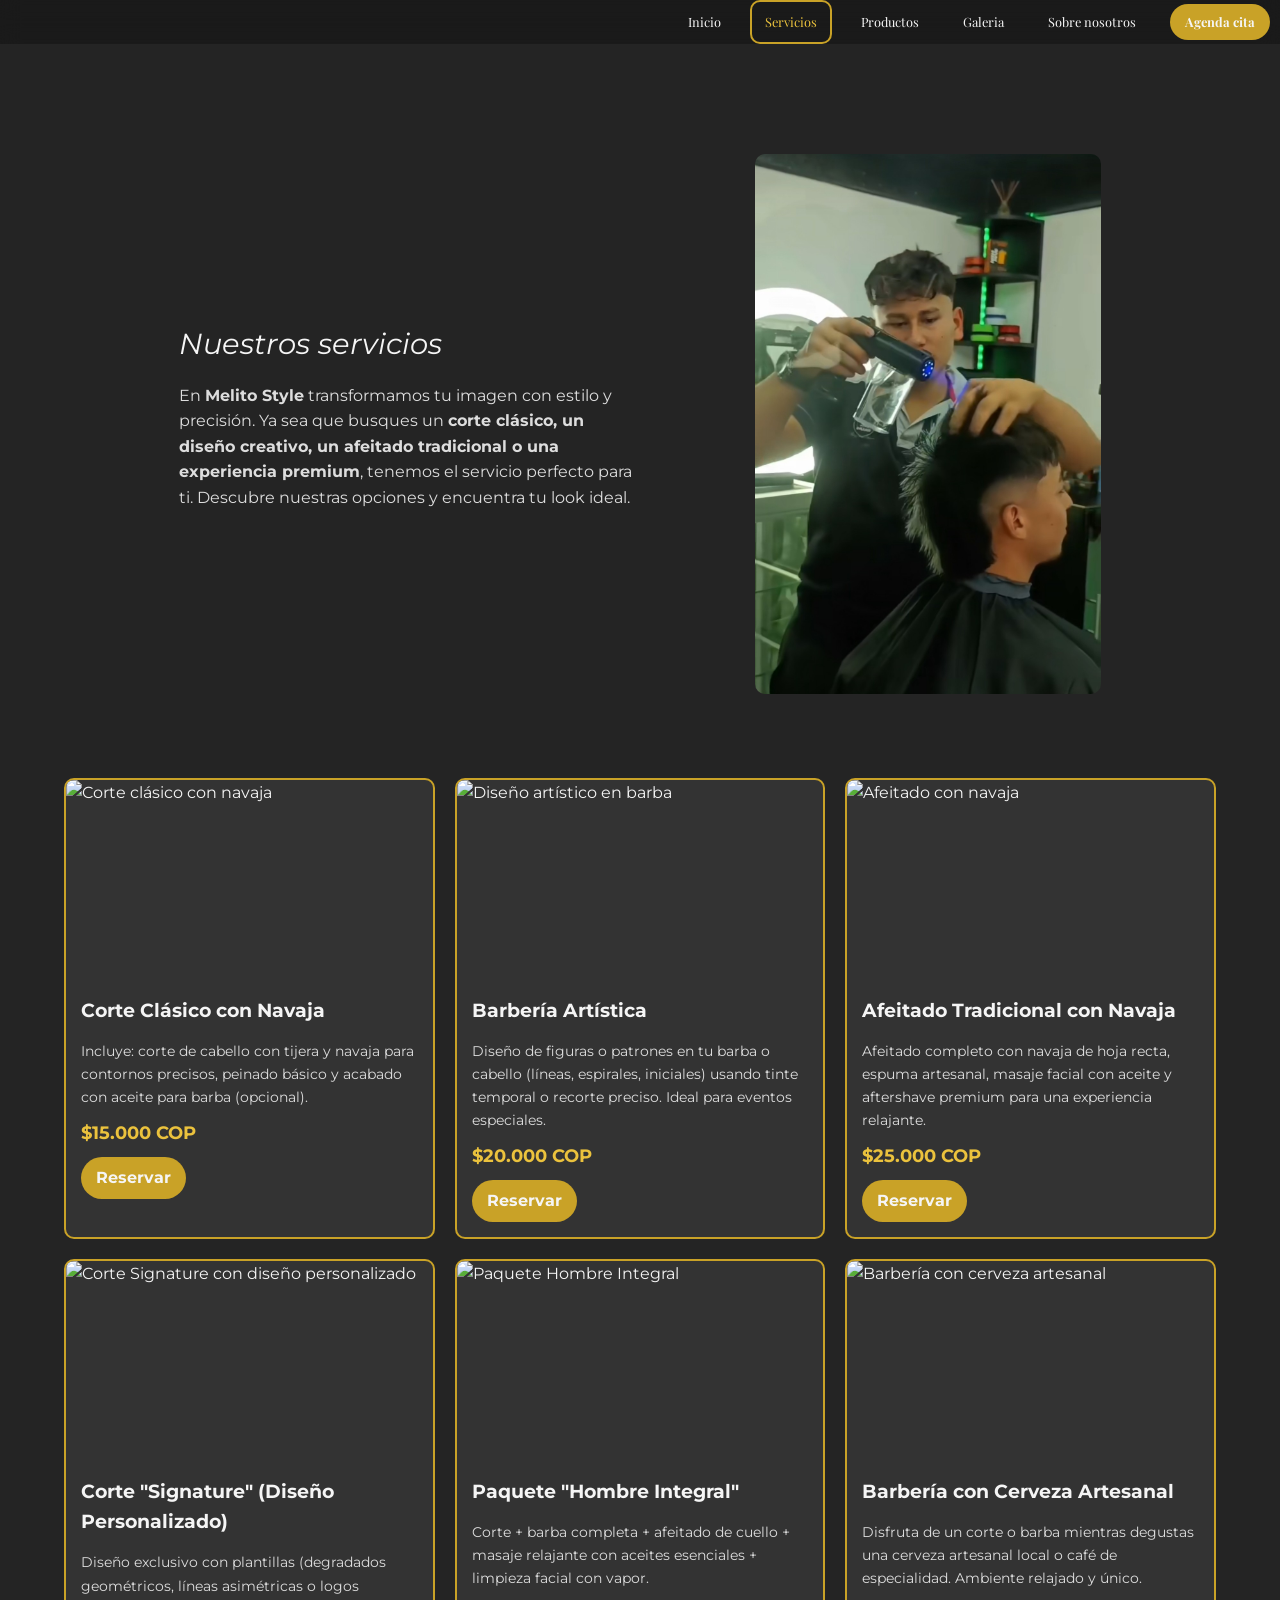
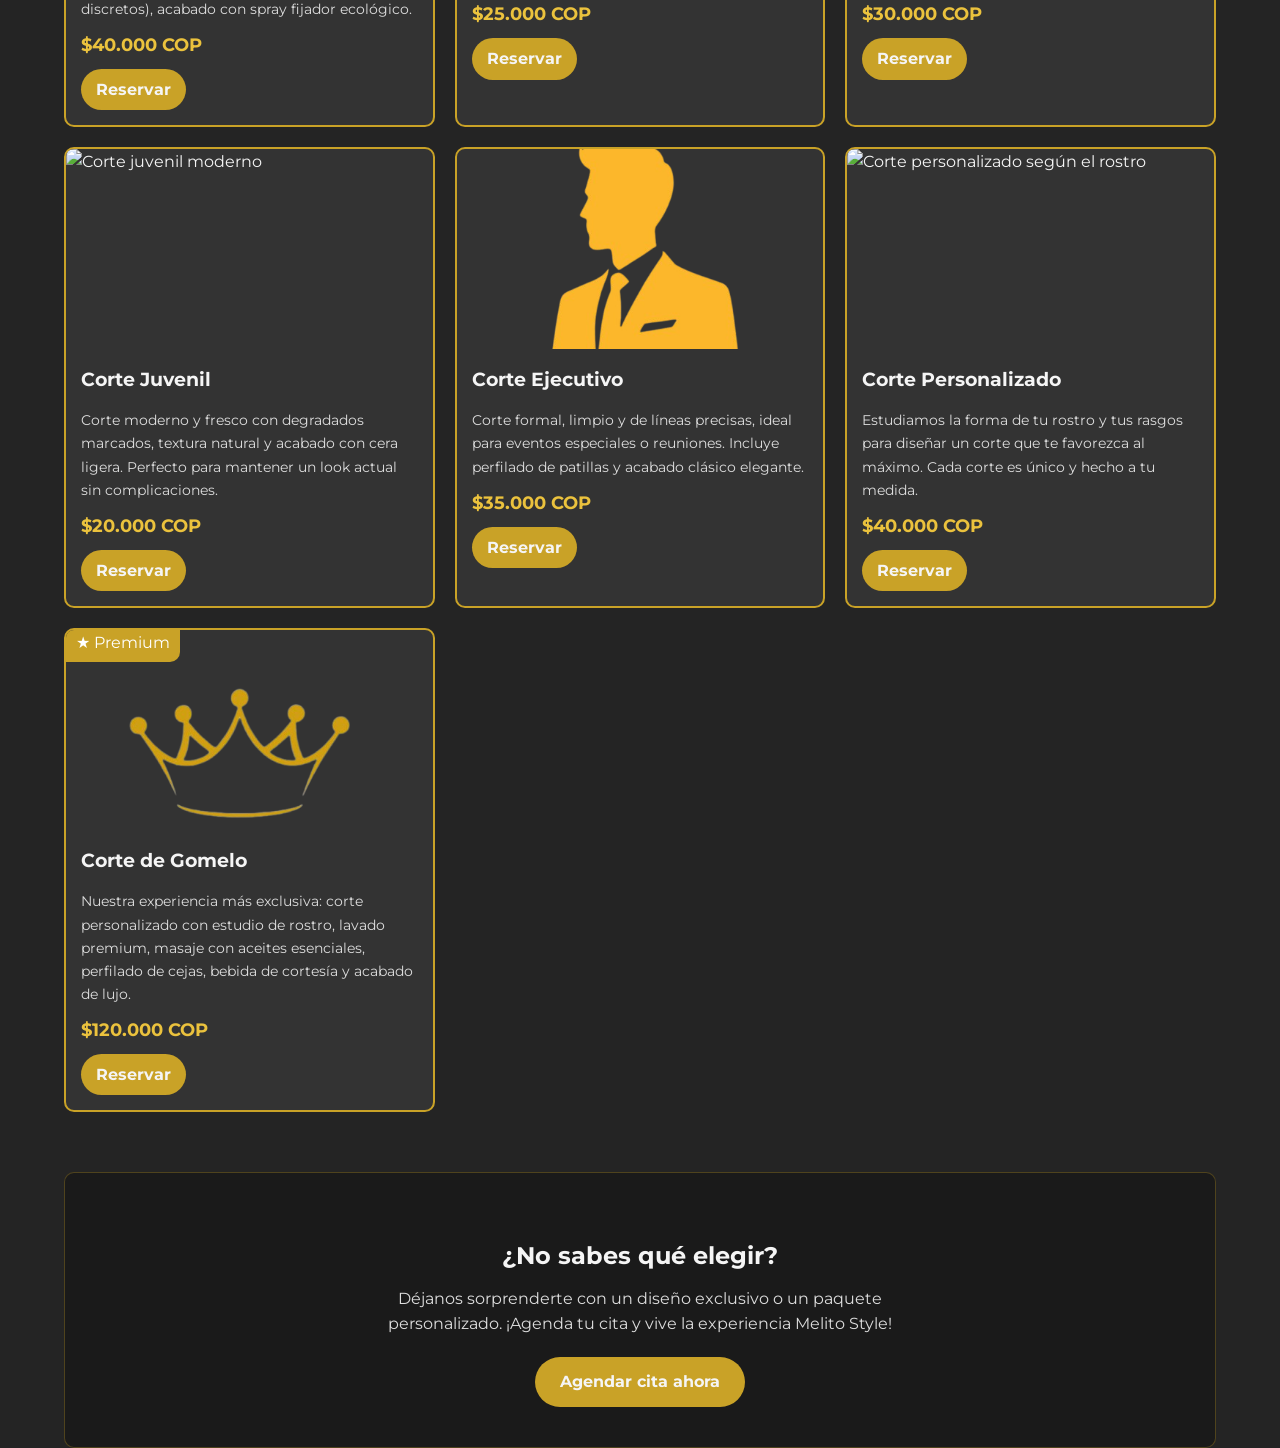
==== pages/servicios.html @ e0ae0292 "Primera version de Melito Style" ====
<!DOCTYPE html>
<html lang="es">
<head>
    <meta charset="UTF-8">
    <meta name="viewport" content="width=device-width, initial-scale=1.0">
    <meta name="description" content="En Melito Style ofrecemos cortes clásicos, diseños creativos y experiencias premium con navaja y productos artesanales. Agenda tu cita ahora.">
    <meta name="keywords" content="barbería Buesaco, corte de cabello, afeitado tradicional, diseño de barba, servicios premium">
    <title>Servicios | Melito Style</title>
    <link rel="stylesheet" href="../css/fonts.css">
    <link rel="stylesheet" href="../css/styles_servicios.css">
</head>
<body>
    <header>
        <nav class="nav">
            <a class="button-normal"href="../index.html">Inicio</a>
            <a class="button-normal button-default"href="">Servicios</a>
            <a class="button-normal"href="">Productos</a>
            <a class="button-normal"href="">Galeria</a>
            <a class="button-normal"href="/pages/sobre-nosotros.html">Sobre nosotros</a>
            <a class="button-cita button-normal" href="">Agenda cita</a>
        </nav>
    </header>

    <section class="hero">
        <div class="hero__info">
            <h2>Nuestros servicios</h2>
            <p>En <strong>Melito Style</strong> transformamos tu imagen con estilo y precisión. Ya sea que busques un <strong>corte clásico, un diseño creativo, un afeitado tradicional o una experiencia premium</strong>, tenemos el servicio perfecto para ti. Descubre nuestras opciones y encuentra tu look ideal.</p>
        </div>
        <div class="imagen-principal">
            <img src="../img/Screenshot_20261011-151004.jpg" alt="Barbero trabajando en un corte creativo" class="hero-image">
        </div>
    </section>

    <section class="services-grid">
        <!-- Servicio 1: Corte Clásico con Navaja -->
        <div class="service-card">
            <div class="service-card__image">
                <img src="../img/corte-clasico.jpg" alt="Corte clásico con navaja" class="service-image">
            </div>
            <div class="service-card__info">
                <h3>Corte Clásico con Navaja</h3>
                <p class="service-description">Incluye: corte de cabello con tijera y navaja para contornos precisos, peinado básico y acabado con aceite para barba (opcional).</p>
                <p class="service-price">$15.000 COP</p>
                <a href="#" class="service-button">Reservar</a>
            </div>
        </div>

        <!-- Servicio 2: Barbería Artística -->
        <div class="service-card">
            <div class="service-card__image">
                <img src="../img/barberia-artistica.jpg" alt="Diseño artístico en barba" class="service-image">
            </div>
            <div class="service-card__info">
                <h3>Barbería Artística</h3>
                <p class="service-description">Diseño de figuras o patrones en tu barba o cabello (líneas, espirales, iniciales) usando tinte temporal o recorte preciso. Ideal para eventos especiales.</p>
                <p class="service-price">$20.000 COP</p>
                <a href="#" class="service-button">Reservar</a>
            </div>
        </div>

        <!-- Servicio 3: Afeitado Tradicional -->
        <div class="service-card">
            <div class="service-card__image">
                <img src="../img/afeitado-tradicional.jpg" alt="Afeitado con navaja" class="service-image">
            </div>
            <div class="service-card__info">
                <h3>Afeitado Tradicional con Navaja</h3>
                <p class="service-description">Afeitado completo con navaja de hoja recta, espuma artesanal, masaje facial con aceite y aftershave premium para una experiencia relajante.</p>
                <p class="service-price">$25.000 COP</p>
                <a href="#" class="service-button">Reservar</a>
            </div>
        </div>

        <!-- Servicio 4: Corte "Signature" -->
        <div class="service-card">
            <div class="service-card__image">
                <img src="../img/corte-signature.jpg" alt="Corte Signature con diseño personalizado" class="service-image">
            </div>
            <div class="service-card__info">
                <h3>Corte "Signature" (Diseño Personalizado)</h3>
                <p class="service-description">Diseño exclusivo con plantillas (degradados geométricos, líneas asimétricas o logos discretos), acabado con spray fijador ecológico.</p>
                <p class="service-price">$40.000  COP</p>
                <a href="#" class="service-button">Reservar</a>
            </div>
        </div>

        <!-- Servicio 5: Paquete "Hombre Integral" -->
        <div class="service-card">
            <div class="service-card__image">
                <img src="../img/paquete-hombre-integral.jpg" alt="Paquete Hombre Integral" class="service-image">
            </div>
            <div class="service-card__info">
                <h3>Paquete "Hombre Integral"</h3>
                <p class="service-description">Corte + barba completa + afeitado de cuello + masaje relajante con aceites esenciales + limpieza facial con vapor.</p>
                <p class="service-price">$25.000 COP</p>
                <a href="#" class="service-button">Reservar</a>
            </div>
        </div>

        <!-- Servicio 6: Barbería con Cerveza Artesanal -->
        <div class="service-card">
            <div class="service-card__image">
                <img src="../img/barberia-cerveza.jpg" alt="Barbería con cerveza artesanal" class="service-image">
            </div>
            <div class="service-card__info">
                <h3>Barbería con Cerveza Artesanal</h3>
                <p class="service-description">Disfruta de un corte o barba mientras degustas una cerveza artesanal local o café de especialidad. Ambiente relajado y único.</p>
                <p class="service-price">$30.000 COP</p>
                <a href="#" class="service-button">Reservar</a>
            </div>
        </div>
        <!-- Servicio 7: Corte Juvenil -->
        <div class="service-card">
            <div class="service-card__image">
                <img src="../img/corte-juvenil.jpg" alt="Corte juvenil moderno" class="service-image">
            </div>
            <div class="service-card__info">
                <h3>Corte Juvenil</h3>
                <p class="service-description">Corte moderno y fresco con degradados marcados, textura natural y acabado con cera ligera. Perfecto para mantener un look actual sin complicaciones.</p>
                <p class="service-price">$20.000 COP</p>
                <a href="#" class="service-button">Reservar</a>
            </div>
        </div>

        <!-- Servicio 8: Corte Ejecutivo -->
        <div class="service-card">
            <div class="service-card__image">
                <img src="../img/ejecutivo.png" alt="Corte ejecutivo formal" class="service-image">
            </div>
            <div class="service-card__info">
                <h3>Corte Ejecutivo</h3>
                <p class="service-description">Corte formal, limpio y de líneas precisas, ideal para eventos especiales o reuniones. Incluye perfilado de patillas y acabado clásico elegante.</p>
                <p class="service-price">$35.000 COP</p>
                <a href="#" class="service-button">Reservar</a>
            </div>
        </div>

        <!-- Servicio 9: Corte Personalizado -->
        <div class="service-card">
            <div class="service-card__image">
                <img src="../img/corte-personalizado.jpg" alt="Corte personalizado según el rostro" class="service-image">
            </div>
            <div class="service-card__info">
                <h3>Corte Personalizado</h3>
                <p class="service-description">Estudiamos la forma de tu rostro y tus rasgos para diseñar un corte que te favorezca al máximo. Cada corte es único y hecho a tu medida.</p>
                <p class="service-price">$40.000 COP</p>
                <a href="#" class="service-button">Reservar</a>
            </div>
        </div>

        <!-- Servicio 10: Corte de Gomelo (Premium) -->
        <div class="service-card">
            <div class="service-card__image service-card__image--premium">
                <span class="tooltip">Advertencia: no apto para gente pobre</span>
                <span class="premium-badge">★ Premium</span>
                <img src="/img/corona.png" alt="Corte de Gomelo premium" class="service-image">
            </div>
            <div class="service-card__info">
                <h3>Corte de Gomelo</h3>
                <p class="service-description">Nuestra experiencia más exclusiva: corte personalizado con estudio de rostro, lavado premium, masaje con aceites esenciales, perfilado de cejas, bebida de cortesía y acabado de lujo.</p>
                <p class="service-price">$120.000 COP</p>
                <a href="#" class="service-button">Reservar</a>
            </div>
        </div>

    </section>

    <section class="services-cta">
        <h3>¿No sabes qué elegir?</h3>
        <p>Déjanos sorprenderte con un diseño exclusivo o un paquete personalizado. ¡Agenda tu cita y vive la experiencia Melito Style!</p>
        <a href="#" class="cta-button">Agendar cita ahora</a>
    </section>
</body>
</html>
---- css/fonts.css ----
@font-face {
    font-family: 'Playfair Display';
    src: url('../fonts/Playfair_Display/PlayfairDisplay-Regular.ttf') format('truetype');
    font-weight: normal;
    font-style: normal;
}
@font-face {
    font-family: 'Playfair Display';
    src: url('../fonts/Playfair_Display/PlayfairDisplay-Bold.ttf') format('truetype');
    font-weight: bold;
    font-style: normal;
}
@font-face {
    font-family: 'Playfair Display';
    src: url('../fonts/Playfair_Display/PlayfairDisplay-Italic.ttf') format('truetype');
    font-weight: normal;
    font-style: italic;
}
@font-face {
    font-family: 'Playfair Display';
    src: url('../fonts/Playfair_Display/PlayfairDisplay-BoldItalic.ttf') format('truetype');
    font-weight: bold;
    font-style: italic;
}
@font-face {
    font-family: 'Montserrat';
    src: url('../fonts/Montserrat/Montserrat-Regular.ttf') format('truetype');
    font-weight: normal;
    font-style: normal;
}
@font-face {
    font-family: 'Montserrat';
    src: url('../fonts/Montserrat/Montserrat-Bold.ttf') format('truetype');
    font-weight: bold;
    font-style: normal;
}
@font-face {
    font-family: 'Montserrat';
    src: url('../fonts/Montserrat/Montserrat-Italic.ttf') format('truetype');
    font-weight: normal;
    font-style: italic;
}
@font-face {
    font-family: 'Montserrat';
    src: url('../fonts/Montserrat/Montserrat-BoldItalic.ttf') format('truetype');
    font-weight: bold;
    font-style: italic;
}
---- css/styles_servicios.css ----
/* ===== FUENTES Y BASE ===== */
html {
    font-size: 16px;
}

body {
    margin: 0;
    font-family: 'Montserrat', sans-serif;
    background-color: #242424;
    color: #f5f5f5;
    line-height: 1.6;
}

/* ===== NAV ===== */
.nav {
    background-color: #1117;
    text-align:right;
    position: fixed;
    width: 100%;
    top: 0;
    backdrop-filter: blur(10px);
    z-index:1000;
}
.button-normal {
    font-family: 'Playfair Display', serif;
    color: #f5f5f5;
    text-decoration: none;
    padding: 12px 15px;
    display: inline-block;
    font-size: 0.8rem;
    transition: all 0.3s ease;
    margin: 0 5px;
}

.button-normal:hover {
    color: #dfb733;
    text-shadow: 0 0 5px #dfb733;
}

.button-default {
    outline: 2px solid #C9A227;
    outline-offset: -2px;
    border-radius: 10px;
    color: #ebc23d;
}

.button-cita {
    background-color: #C9A227;
    color: #f5f5f5;
    border: none;
    border-radius: 50px;
    margin: 0 10px;
    padding: 8px 15px;
    font-weight: bold;
    transition: all 0.3s ease;
}

.button-cita:hover {
    box-shadow: 0 0 10px #C9A227;
    color:#fff;
    transform: translateY(-2px);
}

/* ===== HERO ===== */
.hero {
    margin: 12% 5% 5% 5%;
    display: flex;
    flex-direction: row;
    justify-content: space-evenly;
    align-items: center;
    min-height: 50vh;
}

.hero__info {
    width: 40%;
}

.hero h2 {
    color: #f5f5f5;
    margin: 0 0 10px 0;
    font-size: 1.8rem;
    font-weight: 300;
    font-style: italic;
}

.hero p {
    font-size: 1rem;
    color: #ddd;
}

.imagen-principal {
    width: 30%;
    height: 60vh;
    background-color: #C9A227;
    border-radius: 10px;
    overflow: hidden;
}

.hero-image {
    width: 100%;
    height: 100%;
    object-fit: cover;
}

/* ===== SERVICIOS (GRID) ===== */
.services-grid {
    display: grid;
    grid-template-columns: repeat(auto-fill, minmax(300px, 1fr));
    gap: 20px;
    padding: 20px 5%;
    margin-bottom: 40px;
}

.service-card {
    background-color: #333;
    border: 2px solid #C9A227;
    border-radius: 10px;
    overflow: hidden;
    transition: all 0.3s ease;
    display: flex;
    flex-direction: column;
}

.service-card:hover {
    transform: translateY(-5px);
    box-shadow: 0 5px 15px rgba(201, 162, 39, 0.3);
}

.service-card__image {
    width: 100%;
    height: 200px;
    overflow: hidden;
}

.service-image {
    width: 100%;
    height: 100%;
    object-fit: cover;
    transition: transform 0.3s ease;
}

.service-card:hover .service-image {
    transform: scale(1.05);
}

.service-card__info {
    padding: 15px;
    flex-grow: 1;
}

.service-card h3 {
    margin: 0 0 10px 0;
    color: #f5f5f5;
    font-size: 1.2rem;
}

.service-description {
    font-size: 0.9rem;
    color: #ddd;
    margin-bottom: 10px;
}

.service-price {
    font-weight: bold;
    color: #ebc23d;
    margin: 10px 0;
    font-size: 1.1rem;
}

.service-button {
    display: inline-block;
    background-color: #C9A227;
    color: #f5f5f5;
    padding: 8px 15px;
    border-radius: 50px;
    text-decoration: none;
    font-weight: bold;
    transition: all 0.3s ease;
    text-align: center;
    margin-top: auto;
}

.service-button:hover {
    background-color: #b8952e;
    box-shadow: 0 0 10px #C9A227;
}

/* ===== LLAMADO A LA ACCIÓN (CTA) ===== */
.services-cta {
    text-align: center;
    padding: 40px 5%;
    background-color: rgba(17, 17, 17, 0.5);
    margin: 0 5%;
    border-radius: 10px;
    border: 1px solid rgba(201, 162, 39, 0.3);
}

.services-cta h3 {
    font-size: 1.5rem;
    margin-bottom: 10px;
    color: #f5f5f5;
}

.services-cta p {
    font-size: 1rem;
    color: #ddd;
    max-width: 600px;
    margin: 0 auto 20px auto;
}

.cta-button {
    display: inline-block;
    background-color: #C9A227;
    color: #f5f5f5;
    padding: 12px 25px;
    border-radius: 50px;
    text-decoration: none;
    font-weight: bold;
    transition: all 0.3s ease;
    font-size: 1rem;
}

.cta-button:hover {
    background-color: #b8952e;
    box-shadow: 0 0 15px #C9A227;
}
.premium-badge {
    padding: 10px;
    background-color:#C9A227;
    border-radius:0 0 10px 0;
    color: #fff;
    z-index: 10;
    margin:0;
}
.tooltip {
    position:absolute;
    padding: 5px;
    background-color:#911;
    border-radius:0 0 10px 0;
    color: #fff;
    z-index: 10;
    margin:0;
    opacity:0;
}

.service-card__image--premium:hover .tooltip {
  opacity: 1;
  visibility: visible;
}
/* ===== RESPONSIVE ===== */
@media (max-width: 768px) {
    .hero {
        flex-direction: column;
        text-align: center;
        margin: 15% 5% 5% 5%;
    }

    .hero__info {
        width: 85%;
        margin-bottom: 20px;
    }

    .imagen-principal {
        width: 100%;
        height: 300px;
    }

    .services-grid {
        grid-template-columns: 1fr;
        padding: 20px;
    }
}
@media (prefers-reduced-motion: reduce) {
    *, *::before, *::after {
        scroll-behavior: auto !important;
        transition-duration: .01ms !important;
        animation-duration: .01ms !important;
        animation-iteration-count: 1 !important;
    }
}
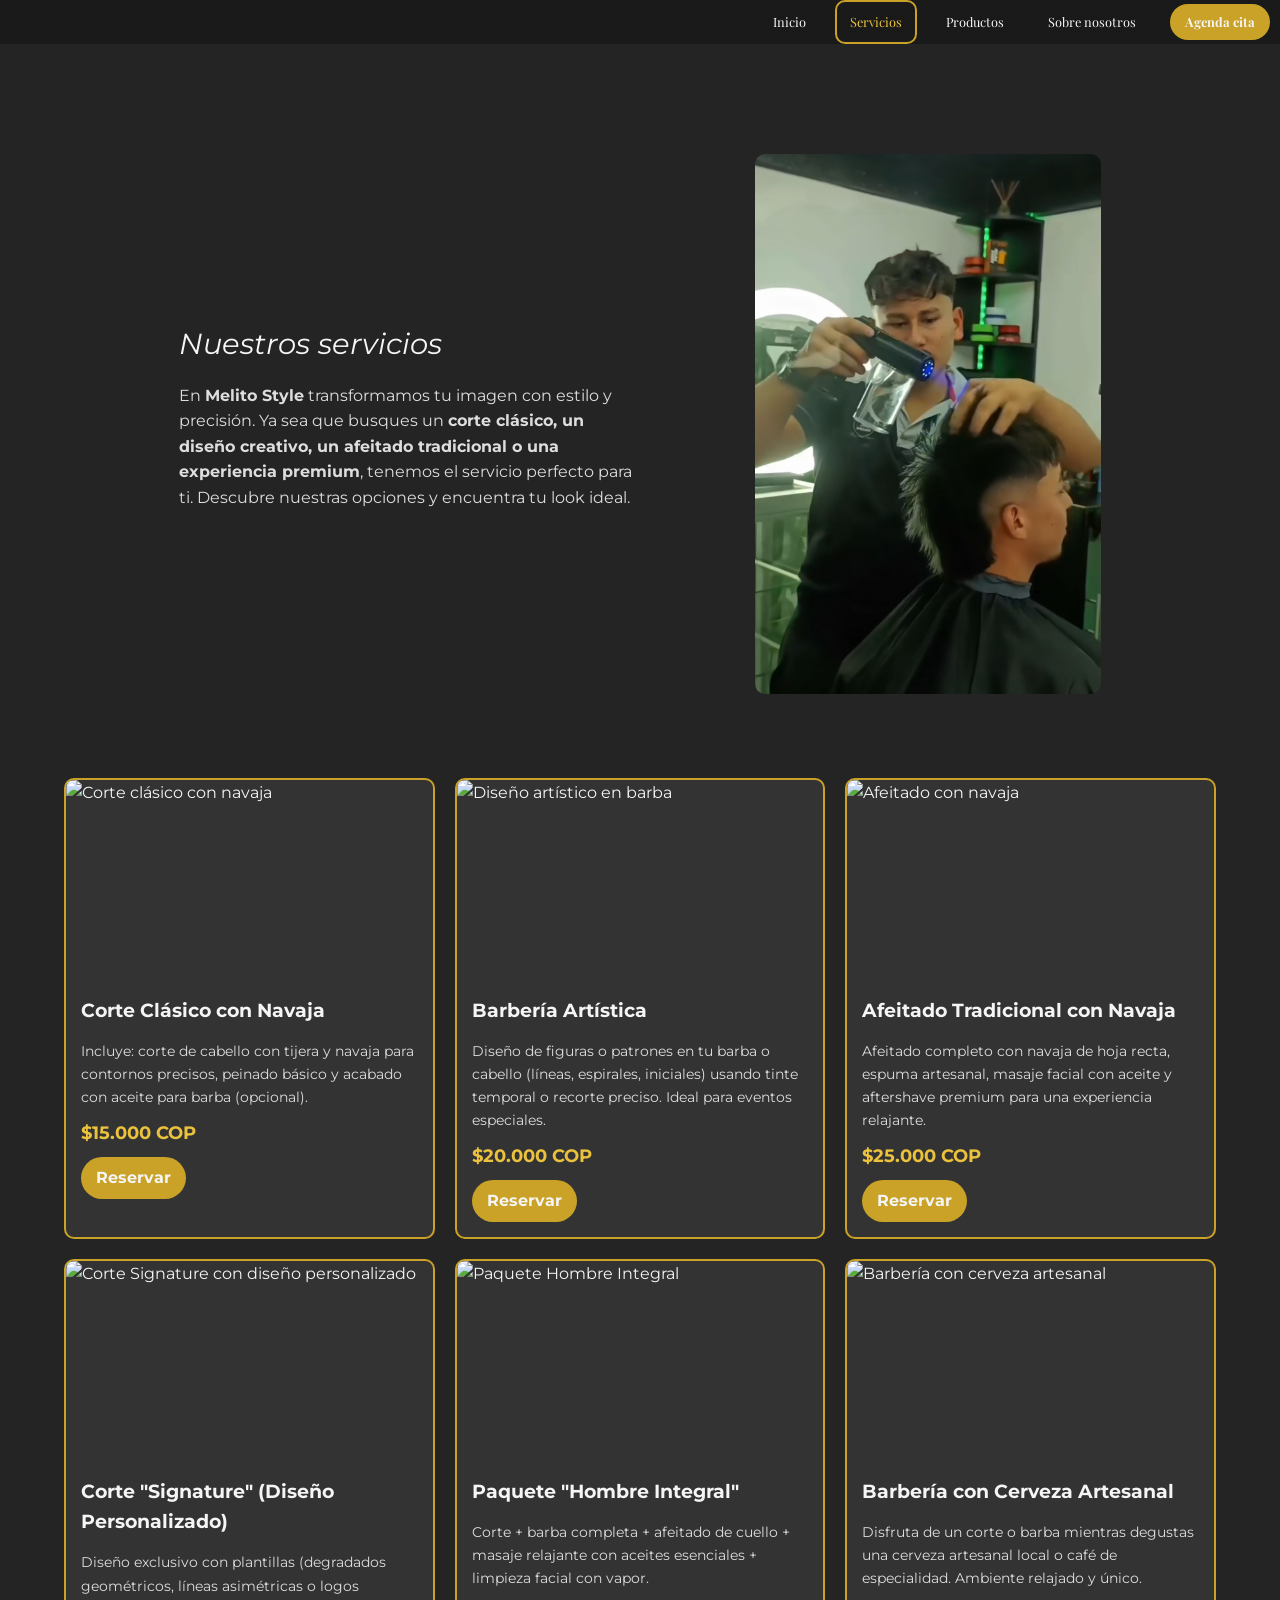
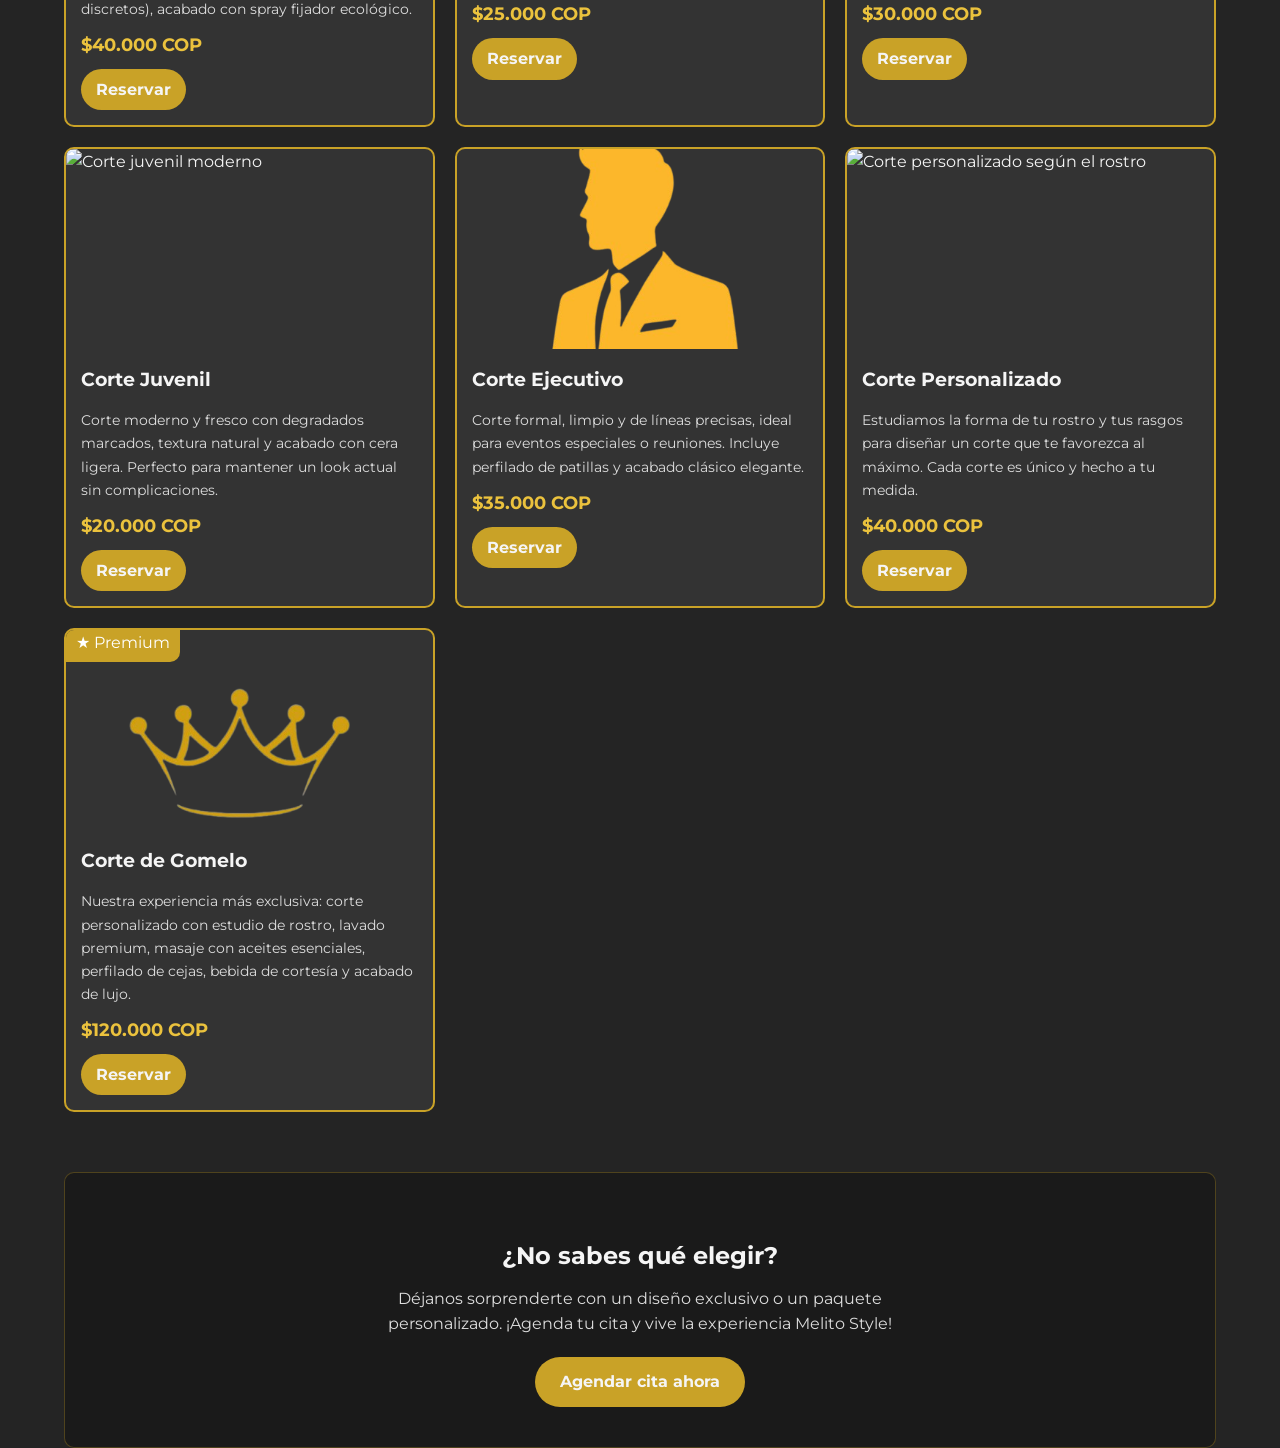
==== commit 7671393d: "mejoras de diseño" ====
--- a/pages/servicios.html
+++ b/pages/servicios.html
@@ -15,7 +15,6 @@
             <a class="button-normal"href="../index.html">Inicio</a>
             <a class="button-normal button-default"href="">Servicios</a>
             <a class="button-normal"href="">Productos</a>
-            <a class="button-normal"href="">Galeria</a>
             <a class="button-normal"href="/pages/sobre-nosotros.html">Sobre nosotros</a>
             <a class="button-cita button-normal" href="">Agenda cita</a>
         </nav>
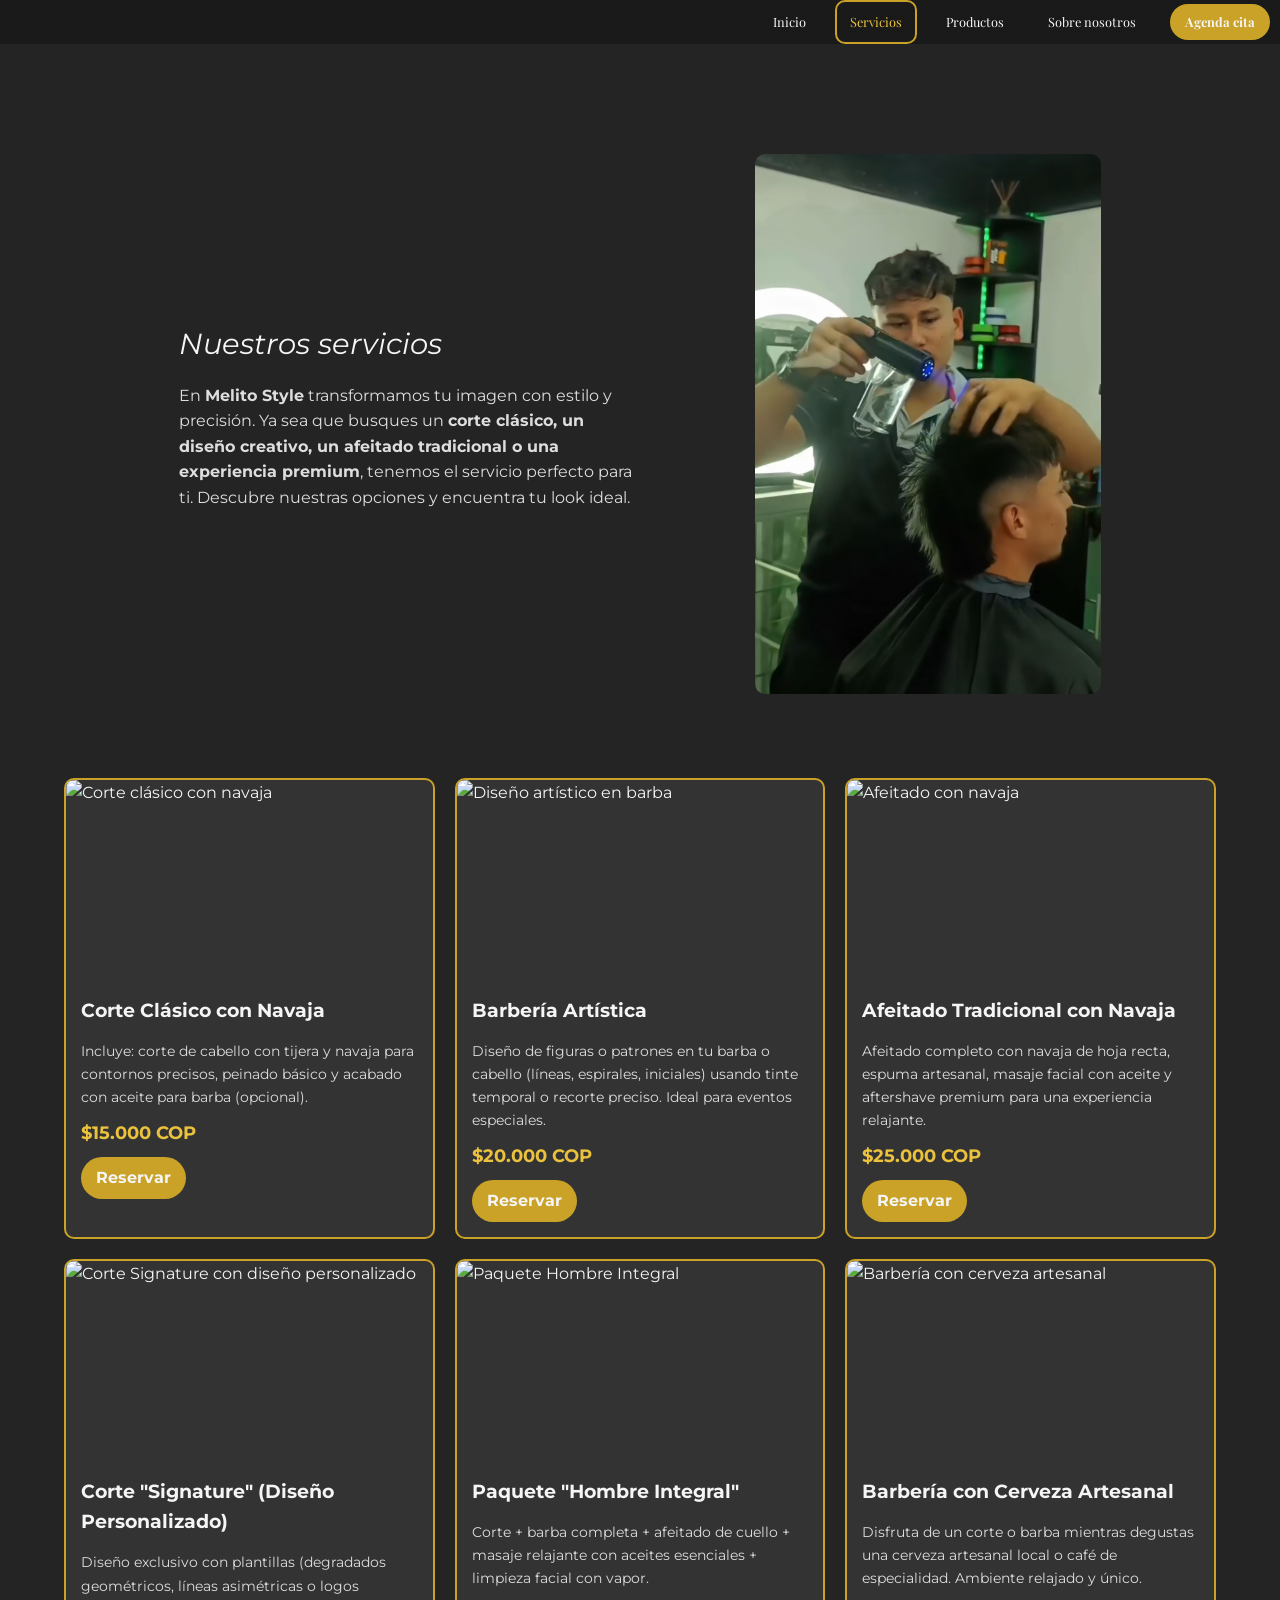
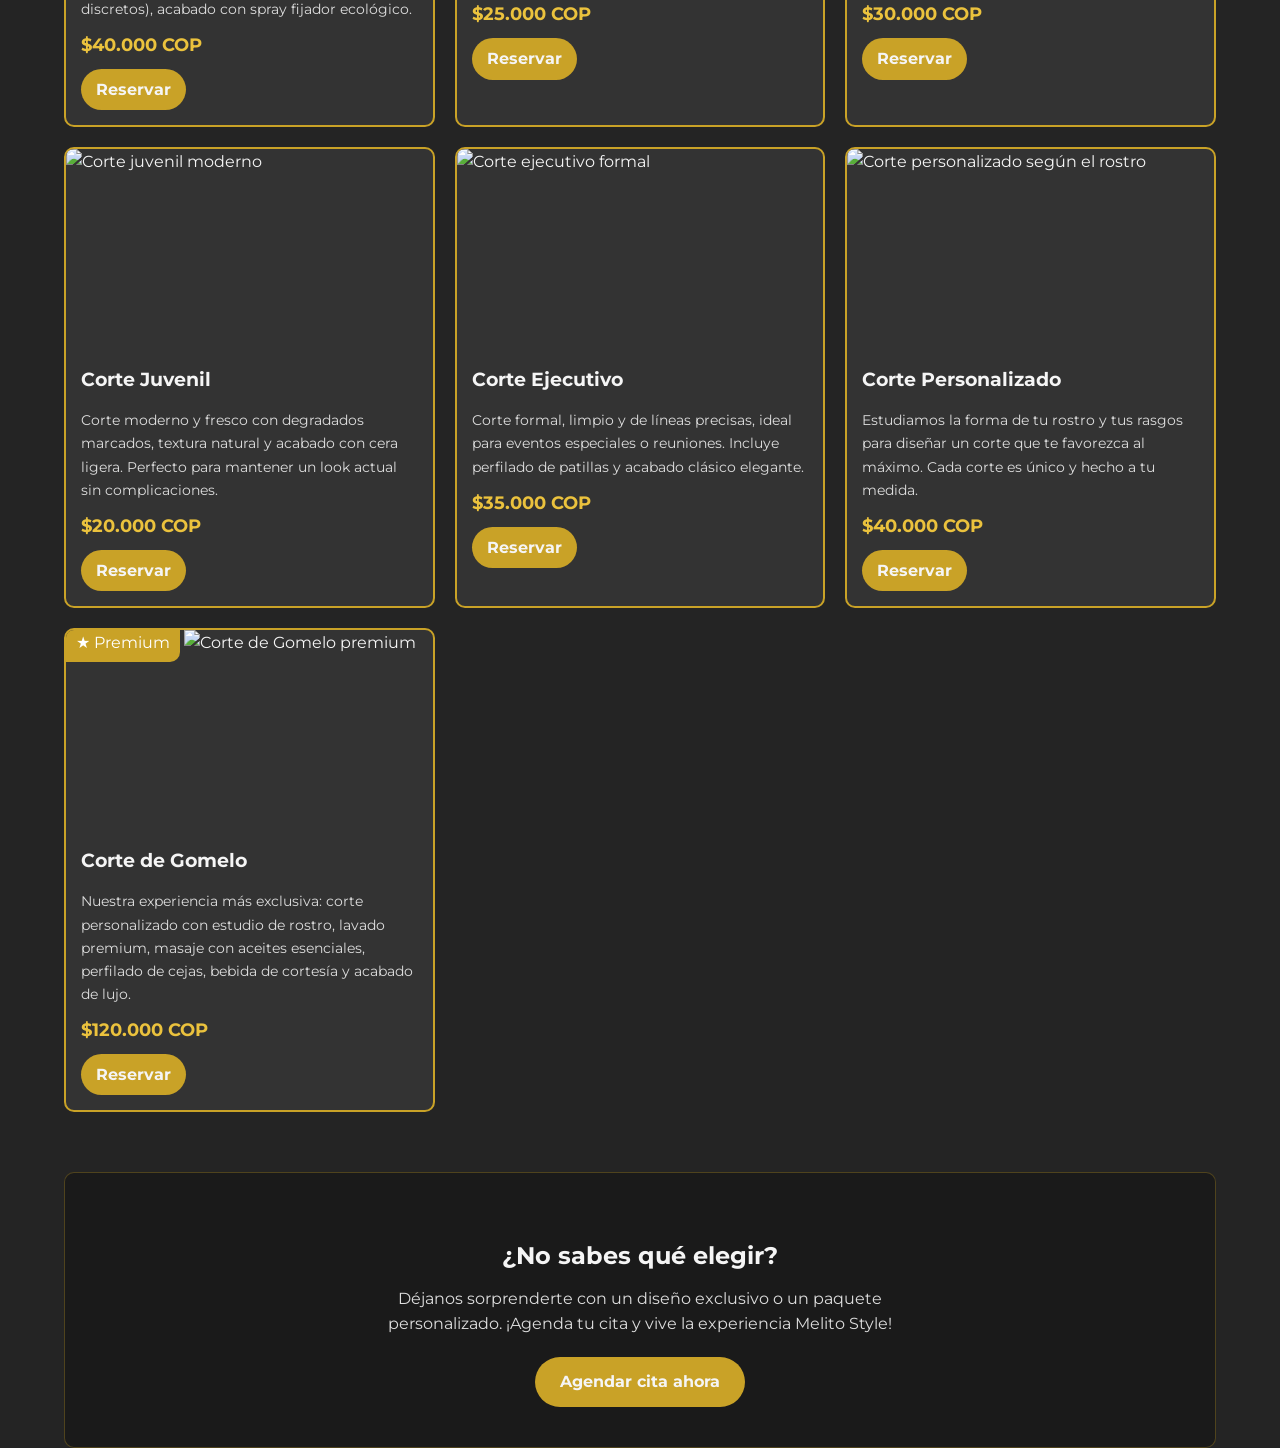
==== commit abf54163: "creacion de pagina productos" ====
--- a/pages/servicios.html
+++ b/pages/servicios.html
@@ -26,7 +26,7 @@
             <p>En <strong>Melito Style</strong> transformamos tu imagen con estilo y precisión. Ya sea que busques un <strong>corte clásico, un diseño creativo, un afeitado tradicional o una experiencia premium</strong>, tenemos el servicio perfecto para ti. Descubre nuestras opciones y encuentra tu look ideal.</p>
         </div>
         <div class="imagen-principal">
-            <img src="../img/Screenshot_20261011-151004.jpg" alt="Barbero trabajando en un corte creativo" class="hero-image">
+            <img src="../img/cortes/Screenshot_20261011-151004.jpg" alt="Barbero trabajando en un corte creativo" class="hero-image">
         </div>
     </section>
 
@@ -124,7 +124,7 @@
         <!-- Servicio 8: Corte Ejecutivo -->
         <div class="service-card">
             <div class="service-card__image">
-                <img src="../img/ejecutivo.png" alt="Corte ejecutivo formal" class="service-image">
+                <img src="../img/corte-ejecutivo.png" alt="Corte ejecutivo formal" class="service-image">
             </div>
             <div class="service-card__info">
                 <h3>Corte Ejecutivo</h3>
@@ -152,7 +152,7 @@
             <div class="service-card__image service-card__image--premium">
                 <span class="tooltip">Advertencia: no apto para gente pobre</span>
                 <span class="premium-badge">★ Premium</span>
-                <img src="/img/corona.png" alt="Corte de Gomelo premium" class="service-image">
+                <img src="/img/corte-gomelo.png" alt="Corte de Gomelo premium" class="service-image">
             </div>
             <div class="service-card__info">
                 <h3>Corte de Gomelo</h3>
